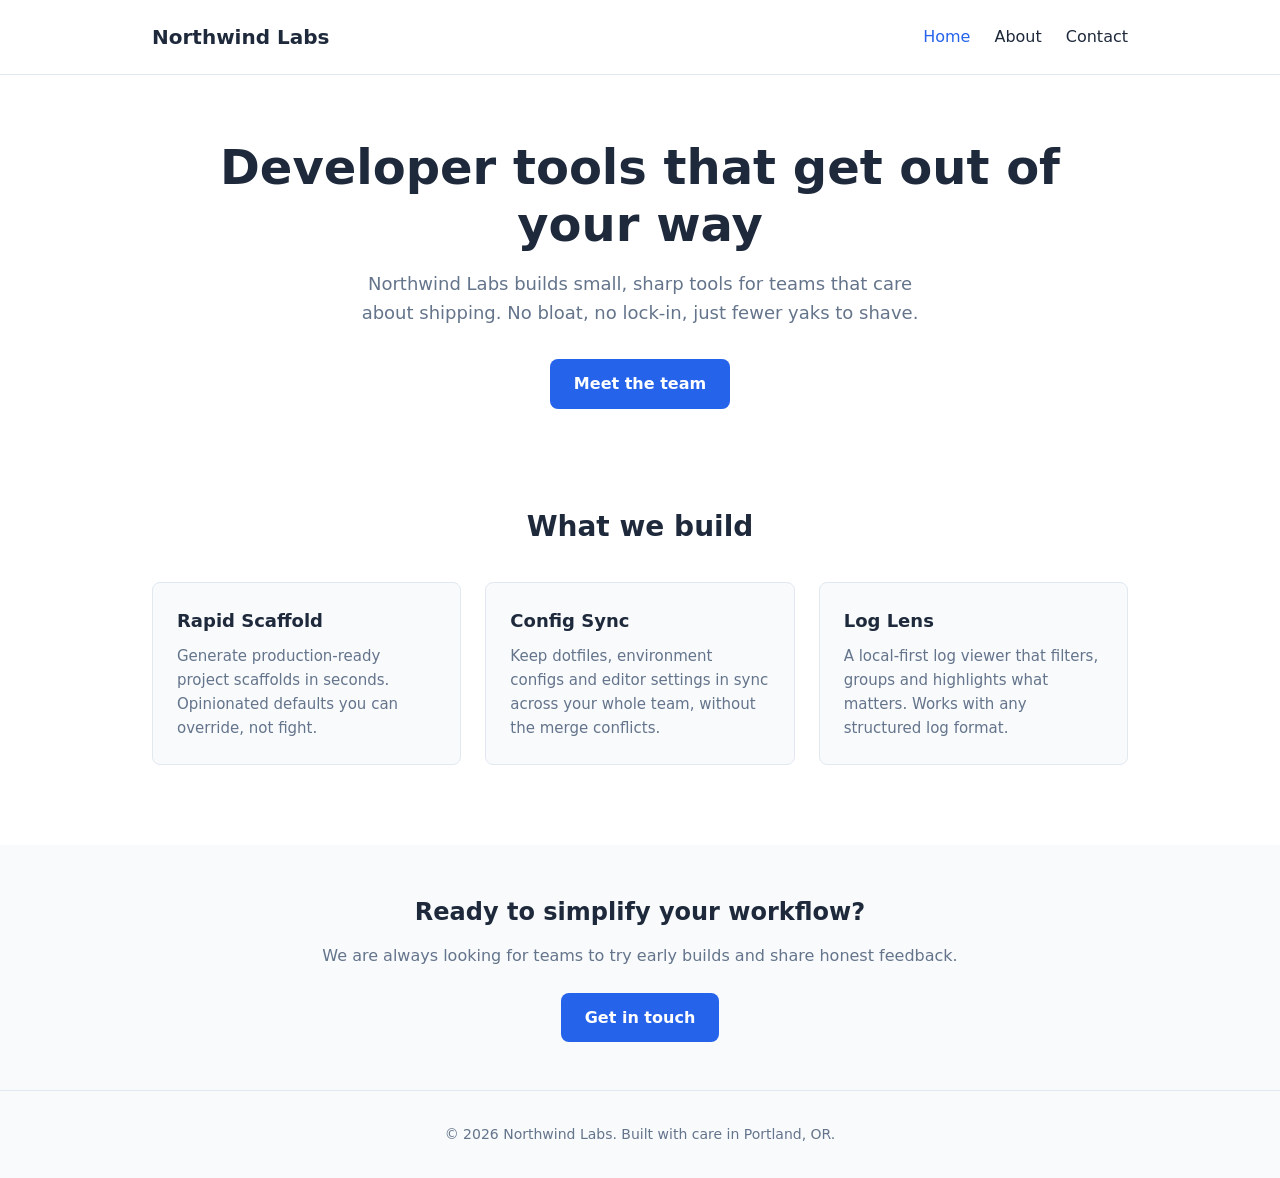
==== index.html @ ad13f3d4 "feat: add Northwind Labs static site with Claude Code skills Static marketing site (index, about, co" ====
<!DOCTYPE html>
<html lang="en">
<head>
  <meta charset="utf-8">
  <meta name="viewport" content="width=device-width, initial-scale=1">
  <title>Northwind Labs — Developer Tools That Just Work</title>
  <meta name="description" content="Northwind Labs builds developer tools that help small teams ship faster with less friction.">
  <link rel="stylesheet" href="css/styles.css">
</head>
<body>

  <header class="site-header">
    <div class="header-inner">
      <a href="index.html" class="logo">Northwind Labs</a>
      <button class="nav-toggle" aria-expanded="false" aria-controls="main-nav" aria-label="Toggle navigation">
        <svg viewBox="0 0 24 24" fill="none" stroke="currentColor" stroke-width="2" stroke-linecap="round">
          <line x1="3" y1="6" x2="21" y2="6"></line>
          <line x1="3" y1="12" x2="21" y2="12"></line>
          <line x1="3" y1="18" x2="21" y2="18"></line>
        </svg>
      </button>
      <nav>
        <ul class="nav-list" id="main-nav">
          <li><a href="index.html" aria-current="page">Home</a></li>
          <li><a href="about.html">About</a></li>
          <li><a href="contact.html">Contact</a></li>
        </ul>
      </nav>
    </div>
  </header>

  <main>
    <section class="hero">
      <div class="container">
        <h1>Developer tools that get out of your way</h1>
        <p>Northwind Labs builds small, sharp tools for teams that care about shipping. No bloat, no lock-in, just fewer yaks to shave.</p>
        <a href="about.html" class="btn">Meet the team</a>
      </div>
    </section>

    <section class="features">
      <div class="container">
        <h2>What we build</h2>
        <div class="card-grid">
          <article class="card">
            <h3>Rapid Scaffold</h3>
            <p>Generate production-ready project scaffolds in seconds. Opinionated defaults you can override, not fight.</p>
          </article>
          <article class="card">
            <h3>Config Sync</h3>
            <p>Keep dotfiles, environment configs and editor settings in sync across your whole team, without the merge conflicts.</p>
          </article>
          <article class="card">
            <h3>Log Lens</h3>
            <p>A local-first log viewer that filters, groups and highlights what matters. Works with any structured log format.</p>
          </article>
        </div>
      </div>
    </section>

    <section class="cta">
      <div class="container">
        <h2>Ready to simplify your workflow?</h2>
        <p>We are always looking for teams to try early builds and share honest feedback.</p>
        <a href="contact.html" class="btn">Get in touch</a>
      </div>
    </section>
  </main>

  <footer class="site-footer">
    <div class="footer-inner">
      <p>&copy; 2026 Northwind Labs. Built with care in Portland, OR.</p>
    </div>
  </footer>

  <script src="js/main.js"></script>
</body>
</html>
---- css/styles.css ----
:root {
  --accent: #2563eb;
  --accent-hover: #1d4ed8;
  --text: #1e293b;
  --text-light: #64748b;
  --bg: #ffffff;
  --bg-alt: #f8fafc;
  --border: #e2e8f0;
  --radius: 0.5rem;
  --max-width: 64rem;
}

*,
*::before,
*::after {
  box-sizing: border-box;
  margin: 0;
  padding: 0;
}

body {
  font-family: system-ui, -apple-system, "Segoe UI", Roboto, sans-serif;
  color: var(--text);
  background: var(--bg);
  line-height: 1.6;
  min-height: 100vh;
  display: flex;
  flex-direction: column;
}

a {
  color: var(--accent);
  text-decoration: none;
}

a:hover {
  text-decoration: underline;
}

img {
  max-width: 100%;
  height: auto;
  display: block;
}

/* Header */
.site-header {
  background: var(--bg);
  border-bottom: 1px solid var(--border);
  position: sticky;
  top: 0;
  z-index: 100;
}

.header-inner {
  max-width: var(--max-width);
  margin: 0 auto;
  padding: 1rem 1.5rem;
  display: flex;
  align-items: center;
  justify-content: space-between;
}

.logo {
  font-size: 1.25rem;
  font-weight: 700;
  color: var(--text);
  text-decoration: none;
}

.logo:hover {
  text-decoration: none;
  color: var(--accent);
}

.nav-toggle {
  display: block;
  background: none;
  border: none;
  cursor: pointer;
  padding: 0.25rem;
  color: var(--text);
}

.nav-toggle svg {
  width: 1.5rem;
  height: 1.5rem;
}

.nav-list {
  list-style: none;
  display: none;
  flex-direction: column;
  gap: 0.25rem;
  position: absolute;
  top: 100%;
  left: 0;
  right: 0;
  background: var(--bg);
  border-bottom: 1px solid var(--border);
  padding: 0.5rem 1.5rem 1rem;
}

.nav-list.open {
  display: flex;
}

.nav-list a {
  display: block;
  padding: 0.5rem 0;
  color: var(--text);
  font-weight: 500;
}

.nav-list a:hover,
.nav-list a[aria-current="page"] {
  color: var(--accent);
}

/* Main content */
main {
  flex: 1;
}

.container {
  max-width: var(--max-width);
  margin: 0 auto;
  padding: 0 1.5rem;
}

/* Hero */
.hero {
  padding: 4rem 0 3rem;
  text-align: center;
}

.hero h1 {
  font-size: 2.25rem;
  line-height: 1.2;
  margin-bottom: 1rem;
}

.hero p {
  font-size: 1.125rem;
  color: var(--text-light);
  max-width: 36rem;
  margin: 0 auto 2rem;
}

.btn {
  display: inline-block;
  padding: 0.75rem 1.5rem;
  background: var(--accent);
  color: #fff;
  border: none;
  border-radius: var(--radius);
  font-size: 1rem;
  font-weight: 600;
  cursor: pointer;
  text-decoration: none;
}

.btn:hover {
  background: var(--accent-hover);
  text-decoration: none;
}

/* Feature cards */
.features {
  padding: 3rem 0;
}

.features h2 {
  text-align: center;
  font-size: 1.75rem;
  margin-bottom: 2rem;
}

.card-grid {
  display: grid;
  gap: 1.5rem;
}

.card {
  background: var(--bg-alt);
  border: 1px solid var(--border);
  border-radius: var(--radius);
  padding: 1.5rem;
}

.card h3 {
  font-size: 1.125rem;
  margin-bottom: 0.5rem;
}

.card p {
  color: var(--text-light);
  font-size: 0.9375rem;
}

/* CTA */
.cta {
  padding: 3rem 0;
  text-align: center;
  background: var(--bg-alt);
  margin-top: 2rem;
}

.cta h2 {
  font-size: 1.5rem;
  margin-bottom: 0.75rem;
}

.cta p {
  color: var(--text-light);
  margin-bottom: 1.5rem;
}

/* About page */
.page-header {
  padding: 3rem 0 2rem;
  text-align: center;
}

.page-header h1 {
  font-size: 2rem;
  margin-bottom: 0.5rem;
}

.page-header p {
  color: var(--text-light);
  font-size: 1.125rem;
}

.team {
  padding: 2rem 0 4rem;
}

.team-grid {
  display: grid;
  gap: 2rem;
}

.member {
  text-align: center;
}

.avatar {
  width: 6rem;
  height: 6rem;
  margin: 0 auto 1rem;
}

.member h2 {
  font-size: 1.125rem;
  margin-bottom: 0.25rem;
}

.member p {
  color: var(--text-light);
  font-size: 0.9375rem;
}

/* Contact page */
.contact-section {
  padding: 2rem 0 4rem;
}

.contact-layout {
  display: grid;
  gap: 2rem;
}

.contact-form {
  display: flex;
  flex-direction: column;
  gap: 1.25rem;
}

.form-group {
  display: flex;
  flex-direction: column;
  gap: 0.375rem;
}

.form-group label {
  font-weight: 600;
  font-size: 0.9375rem;
}

.form-group input,
.form-group textarea {
  padding: 0.625rem 0.75rem;
  border: 1px solid var(--border);
  border-radius: var(--radius);
  font-family: inherit;
  font-size: 1rem;
  color: var(--text);
}

.form-group textarea {
  min-height: 8rem;
  resize: vertical;
}

.form-group input:focus,
.form-group textarea:focus {
  outline: 2px solid var(--accent);
  outline-offset: 1px;
  border-color: var(--accent);
}

.office-illustration {
  display: flex;
  align-items: center;
  justify-content: center;
  padding: 2rem 0;
}

/* Footer */
.site-footer {
  background: var(--bg-alt);
  border-top: 1px solid var(--border);
  padding: 2rem 0;
  margin-top: auto;
}

.footer-inner {
  max-width: var(--max-width);
  margin: 0 auto;
  padding: 0 1.5rem;
  text-align: center;
  color: var(--text-light);
  font-size: 0.875rem;
}

/* Tablet and up */
@media (min-width: 48rem) {
  .nav-toggle {
    display: none;
  }

  .nav-list {
    display: flex;
    flex-direction: row;
    gap: 1.5rem;
    position: static;
    background: none;
    border: none;
    padding: 0;
  }

  .card-grid {
    grid-template-columns: repeat(3, 1fr);
  }

  .team-grid {
    grid-template-columns: repeat(2, 1fr);
  }

  .contact-layout {
    grid-template-columns: 1fr 1fr;
    align-items: start;
  }

  .hero h1 {
    font-size: 3rem;
  }
}

@media (min-width: 64rem) {
  .team-grid {
    grid-template-columns: repeat(4, 1fr);
  }
}
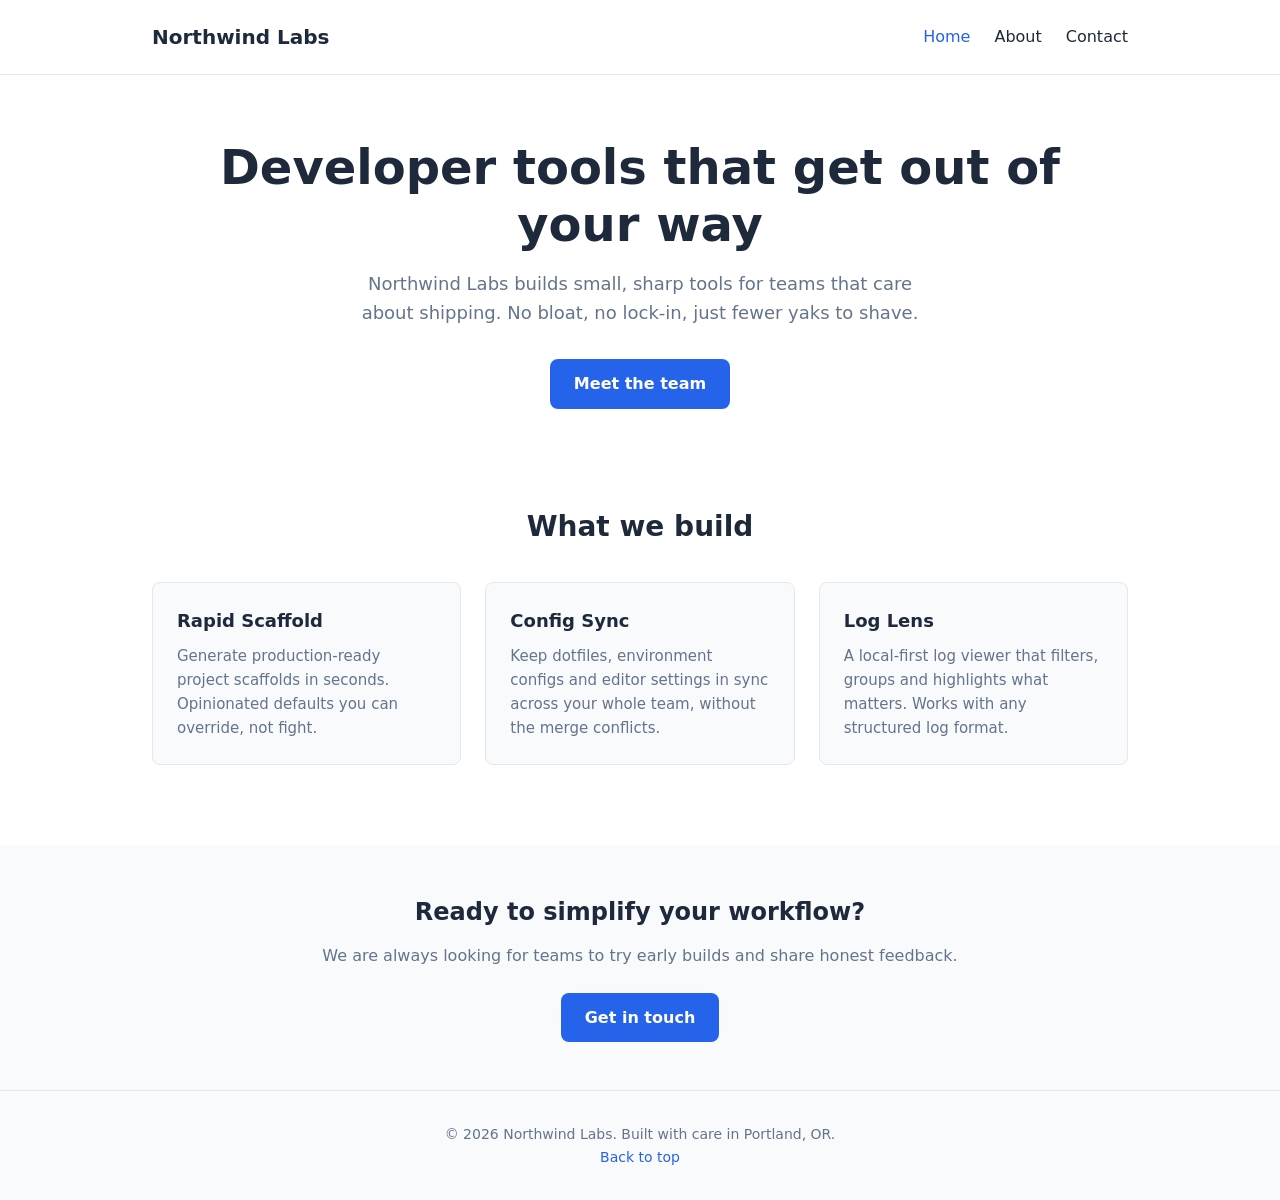
==== commit 317e61bf: "feat(html): add back-to-top link in footer on all pages" ====
--- a/index.html
+++ b/index.html
@@ -7,7 +7,7 @@
   <meta name="description" content="Northwind Labs builds developer tools that help small teams ship faster with less friction.">
   <link rel="stylesheet" href="css/styles.css">
 </head>
-<body>
+<body id="top">
 
   <header class="site-header">
     <div class="header-inner">
@@ -70,6 +70,7 @@
   <footer class="site-footer">
     <div class="footer-inner">
       <p>&copy; 2026 Northwind Labs. Built with care in Portland, OR.</p>
+      <p><a href="#top">Back to top</a></p>
     </div>
   </footer>
 
